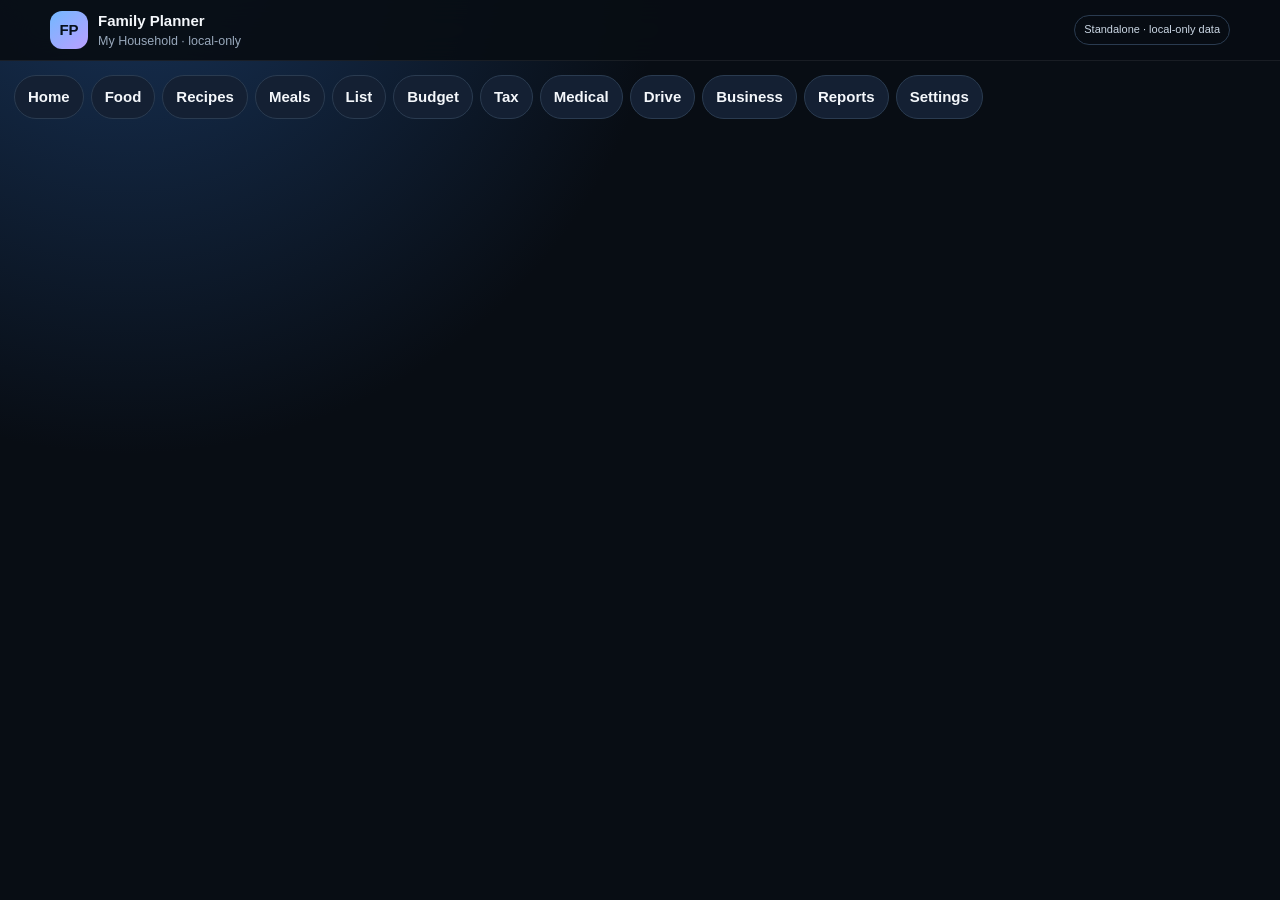
==== index.html @ edc38e0f "Cache-bust Family Planner build 28" ====
<!doctype html>
<html lang="en">
<head>
<meta charset="utf-8">
<meta name="viewport" content="width=device-width,initial-scale=1,viewport-fit=cover">
<meta name="theme-color" content="#0b1018">
<meta name="apple-mobile-web-app-capable" content="yes">
<meta name="apple-mobile-web-app-status-bar-style" content="black-translucent">
<meta name="apple-mobile-web-app-title" content="Family Planner">
<link rel="manifest" href="./manifest.webmanifest">
<link rel="icon" href="./icon.svg" type="image/svg+xml">
<link rel="apple-touch-icon" href="./icon.svg">
<link rel="stylesheet" href="./style.css?v=28">
<title>Family Planner</title>
</head>
<body>
<div id="app"></div>
<script src="./app.js?v=28"></script>
</body>
</html>
---- style.css ----
:root{color-scheme:dark;--bg:#080d14;--panel:#101925;--card:#152131;--line:#2a3b50;--text:#f4f7fb;--muted:#98a8bb;--blue:#72b8ff;--green:#66d58e;--amber:#f0bd5d;--red:#ff8080}
*{box-sizing:border-box}html{background:var(--bg)}body{margin:0;min-height:100vh;background:radial-gradient(circle at 10% -10%,#18345a 0,transparent 34rem),var(--bg);color:var(--text);font:15px/1.45 -apple-system,BlinkMacSystemFont,"Segoe UI",sans-serif}
button,input,textarea,select{font:inherit}.shell{max-width:1180px;margin:auto;padding:14px 14px 98px}.top{position:sticky;top:0;z-index:20;margin:-14px -14px 14px;padding:max(10px,env(safe-area-inset-top)) 14px 10px;background:#080d14ed;backdrop-filter:blur(18px);border-bottom:1px solid #ffffff12}.topin{display:flex;align-items:center;justify-content:space-between;gap:10px;max-width:1180px;margin:auto}.brand{display:flex;align-items:center;gap:10px}.logo{width:38px;height:38px;border-radius:12px;background:linear-gradient(140deg,#72b8ff,#ba9fff);display:grid;place-items:center;color:#07101b;font-weight:900}.brand small{display:block;color:var(--muted)}.pill{border:1px solid var(--line);border-radius:999px;padding:6px 9px;color:#cbd7e5;font-size:11px}.tabs{display:flex;gap:7px;overflow:auto;scrollbar-width:none;margin-bottom:14px}.tabs::-webkit-scrollbar{display:none}.tabs button,.btn{border:1px solid var(--line);background:#142033;color:var(--text);border-radius:12px;padding:10px 13px;min-height:44px;font-weight:700}.tabs button{border-radius:999px;white-space:nowrap}.tabs button.active{background:#225f98}.btn.primary{background:#225f98}.btn.green{background:#174c34}.btn.danger{background:#562a32}.view{display:none}.view.active{display:block}.panel,.card{border:1px solid var(--line);background:linear-gradient(#111b28,#0d151f);border-radius:18px}.panel{padding:20px}.card{padding:15px}.grid{display:grid;gap:13px}.g2{grid-template-columns:repeat(2,minmax(0,1fr))}.g3{grid-template-columns:repeat(3,minmax(0,1fr))}.g4{grid-template-columns:repeat(4,minmax(0,1fr))}.section{margin-top:14px}.hero{display:grid;grid-template-columns:1.3fr .7fr;gap:13px}h1,h2,h3{margin:0}h1{font-size:clamp(34px,7vw,58px);line-height:1;letter-spacing:-.04em}h2{font-size:21px}h3{font-size:17px}.muted,.small{color:var(--muted)}.small{font-size:12px}.eyebrow{text-transform:uppercase;letter-spacing:.12em;font-size:11px;font-weight:800;color:#9dcbff}.value{font-size:26px;font-weight:850}.greenText{color:var(--green)}.amberText{color:var(--amber)}.redText{color:var(--red)}.blueText{color:var(--blue)}.split,.tools{display:flex;gap:9px;align-items:center;flex-wrap:wrap}.split{justify-content:space-between}.stat{border:1px solid var(--line);border-radius:14px;background:#172334;padding:13px}.notice{border:1px solid #35506f;background:#0c1825;border-radius:13px;padding:12px;color:#d4e3f2}.kpi{display:flex;justify-content:space-between;gap:10px;padding:7px 0;border-bottom:1px solid #243348}.kpi:last-child{border-bottom:0}.field{width:100%;min-height:44px;border:1px solid #34475f;background:#0c131d;color:var(--text);border-radius:11px;padding:10px;outline:none}.field:focus{border-color:#5b96cb;box-shadow:0 0 0 3px #5b96cb22}label span{display:block;font-size:12px;color:var(--muted);margin-bottom:5px}.tablewrap{overflow:auto;border:1px solid var(--line);border-radius:14px}table{width:100%;border-collapse:collapse;min-width:680px}th,td{padding:10px;border-bottom:1px solid #223145;text-align:left;vertical-align:middle}th{font-size:11px;text-transform:uppercase;letter-spacing:.07em;color:#93a7be;background:#101a27}.row{display:grid;grid-template-columns:minmax(0,1fr) auto;gap:10px;align-items:center;padding:11px 0;border-bottom:1px solid #243348}.row:last-child{border-bottom:0}.recipe{display:flex;flex-direction:column}.tags{margin:8px 0}.tag{display:inline-block;padding:3px 7px;border-radius:999px;background:#1c2c40;color:#c8d9eb;font-size:11px;margin:2px}.progress{height:9px;background:#202c3c;border-radius:999px;overflow:hidden}.progress>span{display:block;height:100%;background:linear-gradient(90deg,var(--green),var(--amber));width:0}.check{width:20px;height:20px;accent-color:#5fd08a}.empty{padding:20px;text-align:center;border:1px dashed var(--line);border-radius:12px;color:var(--muted)}.bottom{display:none}
@media(max-width:900px){.hero{grid-template-columns:1fr}.g4,.g3{grid-template-columns:repeat(2,minmax(0,1fr))}}
@media(max-width:680px){.shell{padding:12px 12px 96px}.top{margin:-12px -12px 12px}.tabs{display:none}.g2,.g3,.g4{grid-template-columns:1fr}.stats{grid-template-columns:repeat(2,minmax(0,1fr))}.panel{padding:16px}.pill{font-size:9px}.bottom{display:grid;grid-template-columns:repeat(8,1fr);position:fixed;z-index:30;left:8px;right:8px;bottom:max(8px,env(safe-area-inset-bottom));background:#0a1018f2;border:1px solid var(--line);border-radius:17px;padding:6px;backdrop-filter:blur(18px)}.bottom button{border:0;background:transparent;color:#92a3b8;border-radius:10px;padding:7px 2px;font-size:9px}.bottom button b{display:block;font-size:17px}.bottom button.active{background:#1a293b;color:white}}
.priceMatrix th,.priceMatrix td{min-width:150px}.priceMatrix th:first-child,.priceMatrix td:first-child{position:sticky;left:0;z-index:2;background:#101a27;min-width:170px}.calendar{overflow:auto}.calgrid{display:grid;grid-template-columns:repeat(7,minmax(92px,1fr));gap:6px;min-width:700px}.calDow{font-size:11px;text-transform:uppercase;letter-spacing:.08em;color:#91a4b9;padding:5px 7px}.calCell{min-height:92px;border:1px solid var(--line);border-radius:12px;background:#0c141f;padding:7px}.calBill{margin-top:6px;padding:6px;border-radius:9px;background:#18293d;font-size:11px}.calBill strong{color:var(--amber)}@media(max-width:680px){.priceMatrix th,.priceMatrix td{min-width:135px}.calgrid{min-width:640px}}

@media(max-width:680px){.bottom button{font-size:8px}.bottom button b{font-size:16px}.businessCard{min-width:0}.tablewrap table{font-size:13px}}

.plannedMeal{border-color:#3a8f67;box-shadow:0 0 0 1px #3a8f6733 inset}.dateChips{display:flex;flex-wrap:wrap;gap:6px;margin-top:10px}.dateChip{border:1px solid #35506f;background:#122438;color:#dceaf7;border-radius:999px;padding:7px 9px;font:inherit;font-size:12px}.dateChip:active{transform:scale(.98)}.recipe .field[type=date]{min-width:165px}
@media(max-width:680px){.dateChips{gap:5px}.dateChip{font-size:11px;padding:6px 8px}}

/* Fluid layout guardrails: prefer percentages and intrinsic sizing over fixed page widths. */
html,body{max-width:100%;overflow-x:hidden}
.shell,.panel,.card,.grid,.row,.split,.tools,.stat{max-width:100%;min-width:0}
.grid{width:100%}
.grid>*{min-width:0;max-width:100%}
.split>*{min-width:0;max-width:100%}
.tools{max-width:100%}
.tools>.field,.tools>input,.tools>select{max-width:100%}
.tablewrap{width:100%;max-width:100%;overflow-x:auto;-webkit-overflow-scrolling:touch}
.calendar{width:100%;max-width:100%}
.reportBarRow{width:100%;margin:0 0 12px}
.reportBarRow .split{width:100%;font-size:13px}
.reportTrack{width:100%;height:10px;border-radius:999px;background:#202c3c;overflow:hidden;margin-top:5px}
.reportFill{height:100%;max-width:100%;border-radius:999px;background:linear-gradient(90deg,var(--blue),var(--green))}
@media(max-width:680px){
  .shell{width:100%;max-width:100%;padding-left:3%;padding-right:3%}
  .panel,.card{width:100%;max-width:100%}
  .stats{grid-template-columns:repeat(2,minmax(0,50%))}
  .bottom{left:2%;right:2%;width:96%;grid-template-columns:repeat(11,minmax(0,9.09%));overflow-x:auto}
  .bottom button{min-width:0;width:100%}
  .field{max-width:100%}
  .row{grid-template-columns:minmax(0,65%) minmax(0,35%)}
  .row>.tools{justify-content:flex-end}
}

.money-decimal{font-size:.58em;vertical-align:sub;line-height:0;font-weight:inherit;letter-spacing:0;opacity:.92}
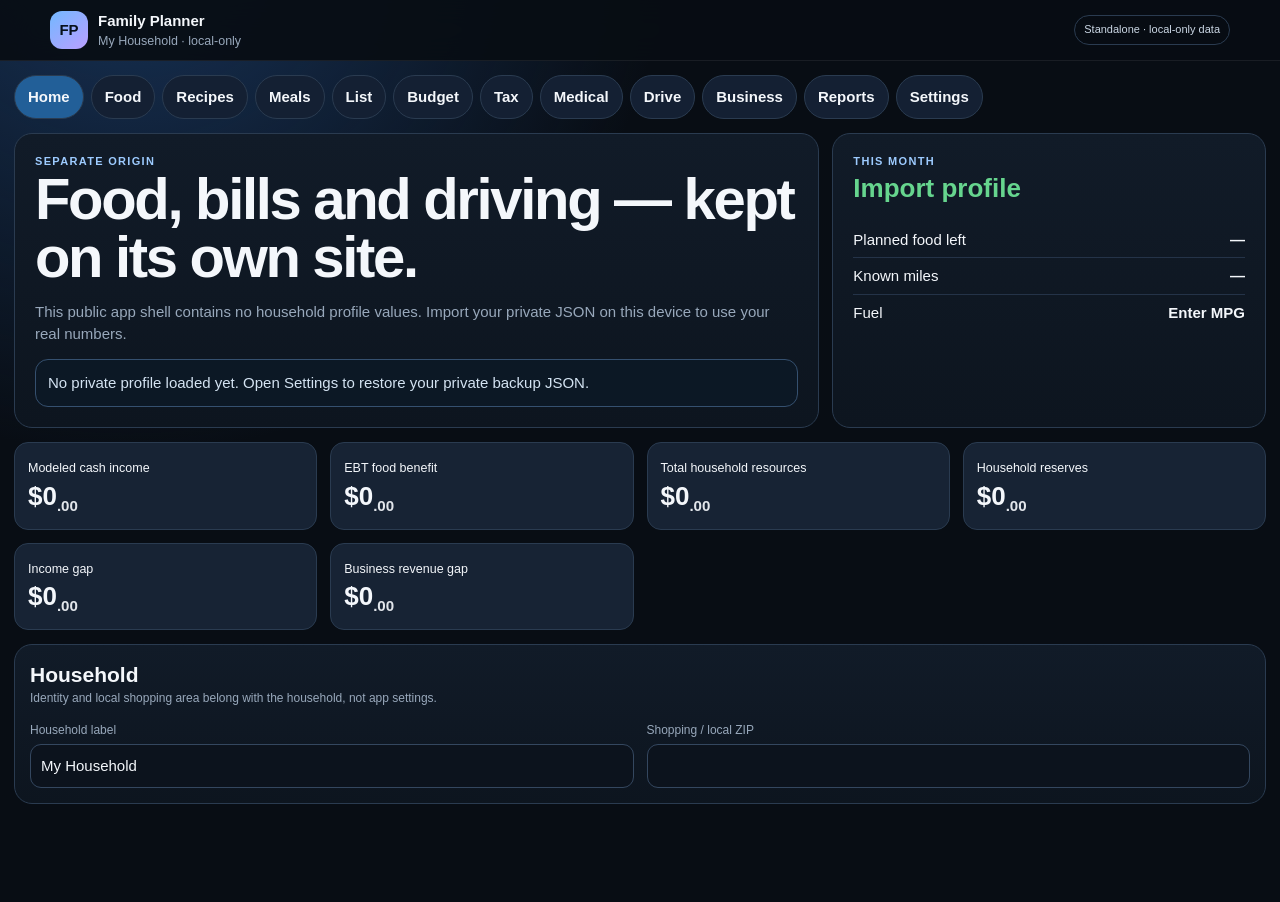
==== commit 8e9d1f4f: "Cache-bust Family Planner build 31" ====
--- a/index.html
+++ b/index.html
@@ -3,6 +3,9 @@
 <head>
 <meta charset="utf-8">
 <meta name="viewport" content="width=device-width,initial-scale=1,viewport-fit=cover">
+<meta http-equiv="Cache-Control" content="no-cache, no-store, must-revalidate">
+<meta http-equiv="Pragma" content="no-cache">
+<meta http-equiv="Expires" content="0">
 <meta name="theme-color" content="#0b1018">
 <meta name="apple-mobile-web-app-capable" content="yes">
 <meta name="apple-mobile-web-app-status-bar-style" content="black-translucent">
@@ -10,11 +13,11 @@
 <link rel="manifest" href="./manifest.webmanifest">
 <link rel="icon" href="./icon.svg" type="image/svg+xml">
 <link rel="apple-touch-icon" href="./icon.svg">
-<link rel="stylesheet" href="./style.css?v=28">
+<link rel="stylesheet" href="./style.css?v=31">
 <title>Family Planner</title>
 </head>
 <body>
 <div id="app"></div>
-<script src="./app.js?v=28"></script>
+<script src="./app.js?v=31"></script>
 </body>
 </html>
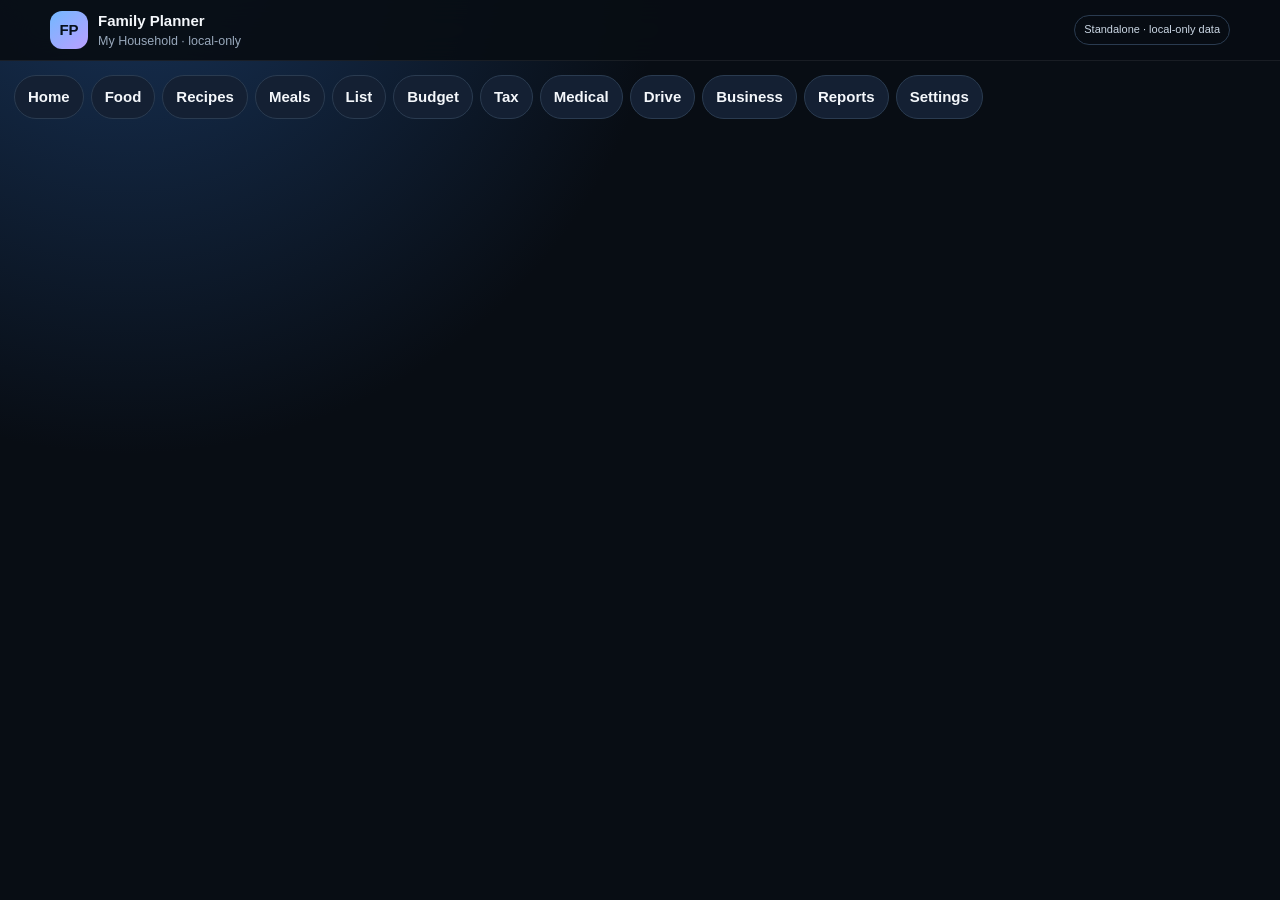
==== commit 0478c38d: "Cache-bust Family Planner build 32" ====
--- a/index.html
+++ b/index.html
@@ -13,11 +13,11 @@
 <link rel="manifest" href="./manifest.webmanifest">
 <link rel="icon" href="./icon.svg" type="image/svg+xml">
 <link rel="apple-touch-icon" href="./icon.svg">
-<link rel="stylesheet" href="./style.css?v=31">
+<link rel="stylesheet" href="./style.css?v=32">
 <title>Family Planner</title>
 </head>
 <body>
 <div id="app"></div>
-<script src="./app.js?v=31"></script>
+<script src="./app.js?v=32"></script>
 </body>
 </html>
